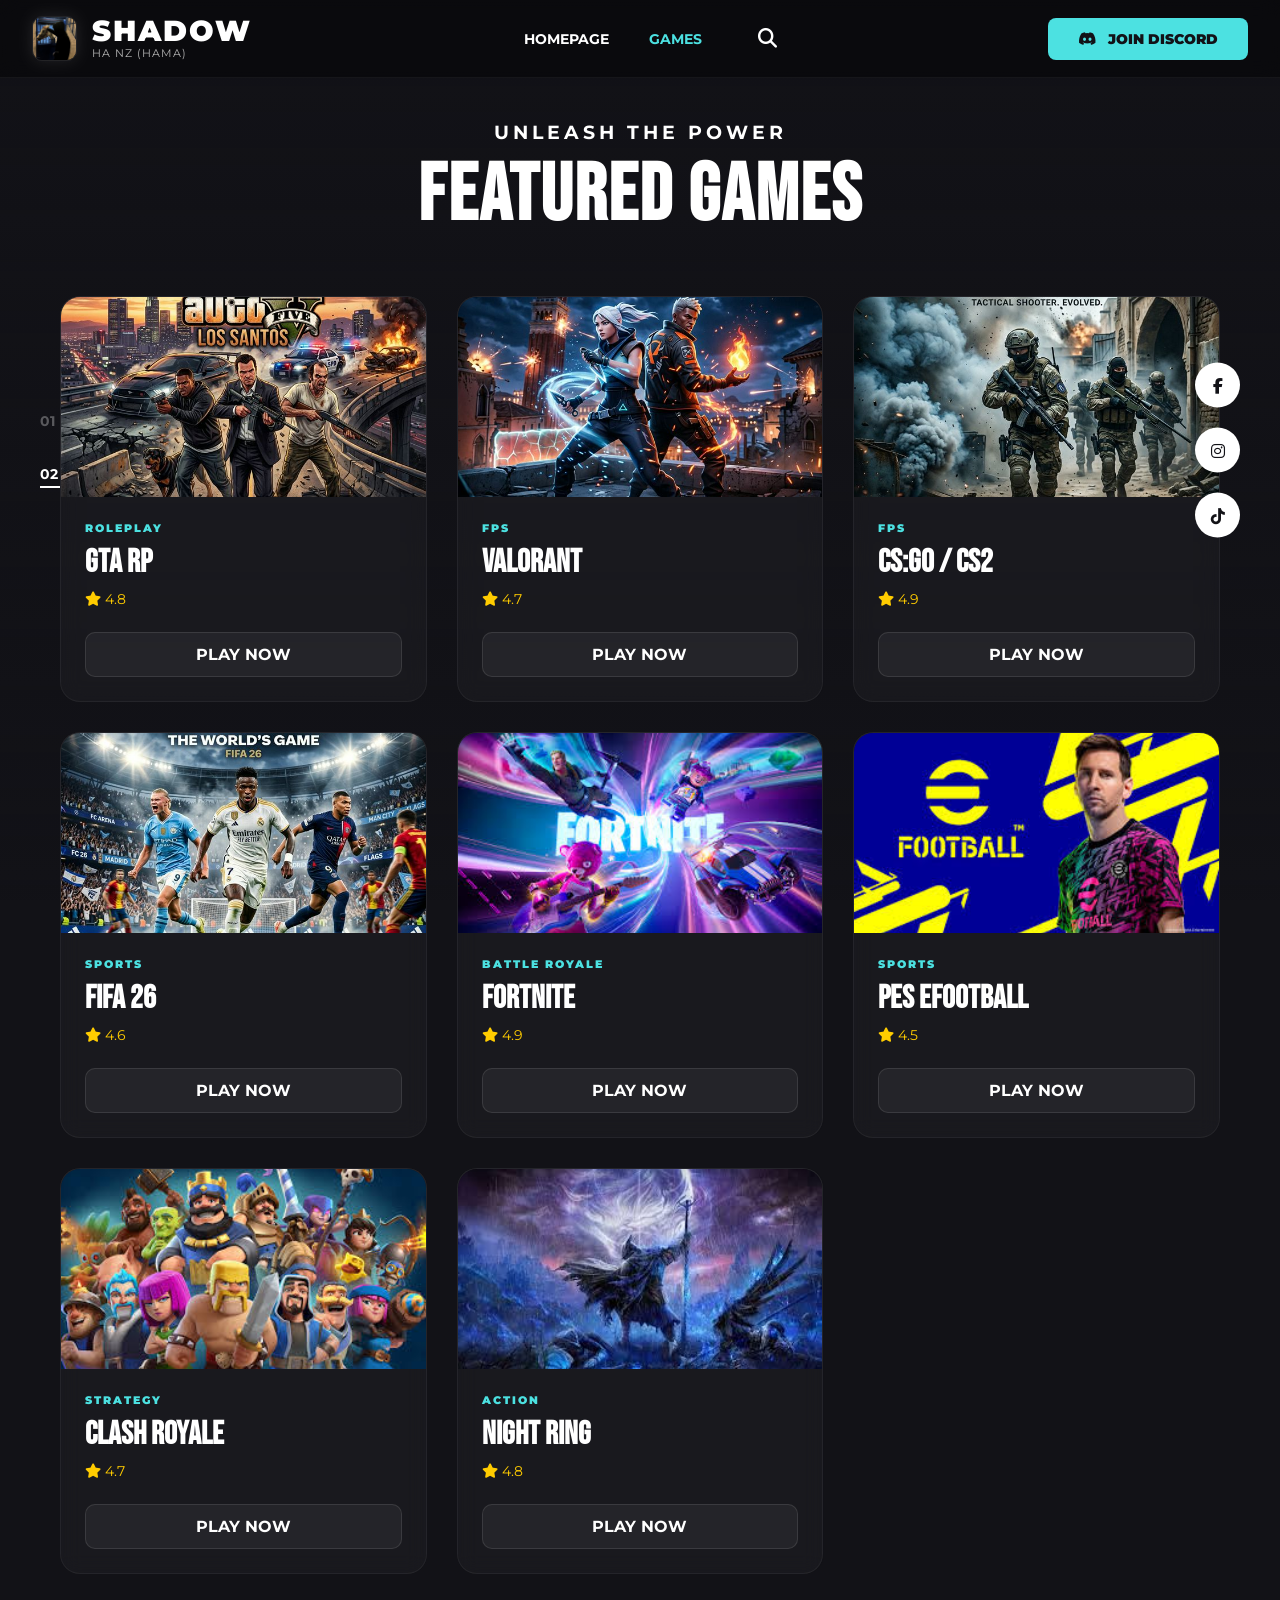
==== games.html @ e0598d8b "Initial commit - Shadow Ha Nz Gaming Portfolio" ====
<!DOCTYPE html>
<html lang="en">

<head>
    <meta charset="UTF-8">
    <meta name="viewport" content="width=device-width, initial-scale=1.0">
    <title>Games Library | Shadow Ha Nz</title>
    <link rel="stylesheet" href="style.css">
    <link rel="preconnect" href="https://fonts.googleapis.com">
    <link rel="preconnect" href="https://fonts.gstatic.com" crossorigin>
    <link href="https://fonts.googleapis.com/css2?family=Montserrat:wght@400;700;900&family=Bebas+Neue&display=swap"
        rel="stylesheet">
    <link rel="stylesheet" href="https://cdnjs.cloudflare.com/ajax/libs/font-awesome/6.4.0/css/all.min.css">
</head>

<body>
    <div class="video-background">
        <video autoplay muted loop playsinline preload="auto" id="bg-video">
            <source src="background.mp4" type="video/mp4">
        </video>
        <div class="video-overlay"></div>
    </div>

    <nav class="navbar">
        <div class="nav-container">
            <div class="logo-section">
                <img src="profil.jpg" alt="Logo" class="logo-img">
                <div class="logo-text">
                    <span class="main-name">SHADOW</span>
                    <span class="sub-name">Ha Nz (Hama)</span>
                </div>
            </div>
            <div class="nav-menu">
                <a href="index.html">HOMEPAGE</a>

                <a href="games.html" class="active">GAMES</a>
                <button class="search-btn"><i class="fas fa-search"></i></button>
            </div>
            <a href="https://discord.gg/3wv3CdHqv" class="join-btn"><i class="fab fa-discord"></i> JOIN DISCORD</a>
        </div>
    </nav>

    <aside class="sidebar-left">
        <div class="page-indicator"><span>01</span></div>
        <div class="page-indicator active"><span>02</span></div>

    </aside>

    <aside class="sidebar-right">
        <a href="https://www.facebook.com/bassem.mdaissi.1?locale=fr_FR" class="social-circle"><i
                class="fab fa-facebook-f"></i></a>
        <a href="https://www.instagram.com/hvm4.01?igsh=OXdldG9md2pndTg0" class="social-circle"><i
                class="fab fa-instagram"></i></a>
        <a href="https://www.tiktok.com/@real_h4ma?_r=1&_t=ZS-96jd0IZUR0f" class="social-circle"><i
                class="fab fa-tiktok"></i></a>
    </aside>

    <main class="games-container">
        <div class="section-header">
            <h3 class="welcome-text">UNLEASH THE POWER</h3>
            <h1 class="main-title small">FEATURED GAMES</h1>
        </div>

        <div class="games-grid">


            <div class="game-card">
                <div class="game-img-wrapper">
                    <img src="gta5.png" alt="GTA RP">
                </div>
                <div class="game-info">
                    <span class="category">ROLEPLAY</span>
                    <h3>GTA RP</h3>
                    <div class="rating"><i class="fas fa-star"></i> 4.8</div>
                    <a href="https://fivem.net/" class="play-btn">PLAY NOW</a>
                </div>
            </div>

            <div class="game-card">
                <div class="game-img-wrapper">
                    <img src="valorant.png" alt="Valorant">
                </div>
                <div class="game-info">
                    <span class="category">FPS</span>
                    <h3>VALORANT</h3>
                    <div class="rating"><i class="fas fa-star"></i> 4.7</div>
                    <a href="https://www.riotgames.com/fr" class="play-btn">PLAY NOW</a>
                </div>
            </div>

            <div class="game-card">
                <div class="game-img-wrapper">
                    <img src="cs.png" alt="Counter Strike">
                </div>
                <div class="game-info">
                    <span class="category">FPS</span>
                    <h3>CS:GO / CS2</h3>
                    <div class="rating"><i class="fas fa-star"></i> 4.9</div>
                    <a href="https://www.counter-strike.net/" class="play-btn">PLAY NOW</a>
                </div>
            </div>

            <div class="game-card">
                <div class="game-img-wrapper">
                    <img src="fifa.png" alt="FIFA 26">
                </div>
                <div class="game-info">
                    <span class="category">SPORTS</span>
                    <h3>FIFA 26</h3>
                    <div class="rating"><i class="fas fa-star"></i> 4.6</div>
                    <a href="https://www.ea.com/fr/games/ea-sports-fc/fc-26" class="play-btn">PLAY NOW</a>
                </div>
            </div>

            <div class="game-card">
                <div class="game-img-wrapper">
                    <img src="fortnite.jpg" alt="Fortnite">
                </div>
                <div class="game-info">
                    <span class="category">BATTLE ROYALE</span>
                    <h3>FORTNITE</h3>
                    <div class="rating"><i class="fas fa-star"></i> 4.9</div>
                    <a href="https://www.fortnite.com/" class="play-btn">PLAY NOW</a>
                </div>
            </div>

            <div class="game-card">
                <div class="game-img-wrapper">
                    <img src="pes.jpg" alt="PES eFootball">
                </div>
                <div class="game-info">
                    <span class="category">SPORTS</span>
                    <h3>PES eFootball</h3>
                    <div class="rating"><i class="fas fa-star"></i> 4.5</div>
                    <a href="https://www.konami.com/efootball/" class="play-btn">PLAY NOW</a>
                </div>
            </div>

            <div class="game-card">
                <div class="game-img-wrapper">
                    <img src="clash.jpg" alt="Clash Royale">
                </div>
                <div class="game-info">
                    <span class="category">STRATEGY</span>
                    <h3>CLASH ROYALE</h3>
                    <div class="rating"><i class="fas fa-star"></i> 4.7</div>
                    <a href="https://supercell.com/en/games/clashroyale/" class="play-btn">PLAY NOW</a>
                </div>
            </div>

            <div class="game-card">
                <div class="game-img-wrapper">
                    <img src="nghitrang.jpg" alt="Night Ring">
                </div>
                <div class="game-info">
                    <span class="category">ACTION</span>
                    <h3>NIGHT RING</h3>
                    <div class="rating"><i class="fas fa-star"></i> 4.8</div>
                    <a href="https://en.bandainamcoent.eu/elden-ring/elden-ring-nightreign" class="play-btn">PLAY
                        NOW</a>
                </div>
            </div>
        </div>
    </main>

    <script src="script.js"></script>
</body>

</html>
---- style.css ----
:root {
    --primary-cyan: #4ce1e1;
    --bg-dark: #121217;
    --text-white: #ffffff;
    --text-gray: #b1b1b1;
    --font-main: 'Montserrat', sans-serif;
    --font-heading: 'Bebas Neue', sans-serif;
}

* {
    margin: 0;
    padding: 0;
    box-sizing: border-box;
}

body {
    background-color: var(--bg-dark);
    font-family: var(--font-main);
    color: var(--text-white);
    overflow-x: hidden;
    min-height: 100vh;
}

/* Video Background */
.video-background {
    position: fixed;
    top: 0;
    left: 0;
    width: 100%;
    height: 100%;
    z-index: -1;
}

#bg-video {
    width: 100%;
    height: 100%;
    object-fit: cover;
    filter: brightness(0.4);
}

.video-overlay {
    position: absolute;
    top: 0;
    left: 0;
    width: 100%;
    height: 100%;
    background: linear-gradient(180deg, rgba(18, 18, 23, 0.8) 0%, rgba(18, 18, 23, 0.4) 50%, rgba(18, 18, 23, 0.8) 100%);
    transition: background 0.5s ease-in-out, background-image 0.5s ease-in-out;
    background-size: cover;
    background-position: center;
}

/* Navbar Styling */
.navbar {
    position: fixed;
    top: 0;
    left: 0;
    width: 100%;
    background: rgba(0, 0, 0, 0.4);
    backdrop-filter: blur(10px);
    z-index: 1000;
    border-bottom: 1px solid rgba(255, 255, 255, 0.05);
}

.nav-container {
    max-width: 1400px;
    margin: 0 auto;
    padding: 1rem 2rem;
    display: flex;
    justify-content: space-between;
    align-items: center;
}

.logo-section {
    display: flex;
    align-items: center;
    gap: 15px;
}

.logo-img {
    width: 45px;
    height: 45px;
    border-radius: 10px;
    object-fit: cover;
    border: 1px solid rgba(255, 255, 255, 0.1);
    box-shadow: 0 0 15px rgba(255, 255, 255, 0.1);
}


.logo-text {
    display: flex;
    flex-direction: column;
}

.main-name {
    font-size: 1.8rem;
    font-weight: 900;
    letter-spacing: 2px;
    line-height: 1;
}

.sub-name {
    font-size: 0.7rem;
    color: var(--text-gray);
    text-transform: uppercase;
    letter-spacing: 1px;
}

.nav-menu {
    display: flex;
    align-items: center;
    gap: 2.5rem;
}

.nav-menu a {
    color: var(--text-white);
    text-decoration: none;
    font-size: 0.85rem;
    font-weight: 700;
    transition: color 0.3s;
}

.nav-menu a:hover,
.nav-menu a.active {
    color: var(--primary-cyan);
}

.search-btn {
    background: none;
    border: none;
    color: white;
    font-size: 1.2rem;
    cursor: pointer;
    margin-left: 1rem;
}

.join-btn {
    background: var(--primary-cyan);
    color: #121217;
    text-decoration: none;
    padding: 12px 30px;
    border-radius: 8px;
    font-weight: 900;
    font-size: 0.9rem;
    transition: transform 0.3s, box-shadow 0.3s;
}

.join-btn:hover {
    transform: translateY(-2px);
    box-shadow: 0 5px 20px rgba(76, 225, 225, 0.4);
}

.join-btn i {
    margin-right: 8px;
}



/* Sidebars */
.sidebar-left {
    position: fixed;
    left: 40px;
    top: 50%;
    transform: translateY(-50%);
    display: flex;
    flex-direction: column;
    gap: 30px;
    z-index: 100;
}

.page-indicator {
    font-size: 0.9rem;
    font-weight: 700;
    color: rgba(255, 255, 255, 0.3);
    cursor: pointer;
    position: relative;
    padding-bottom: 5px;
}

.page-indicator::after {
    content: "";
    position: absolute;
    bottom: 0;
    left: 0;
    width: 0;
    height: 2px;
    background: white;
    transition: width 0.3s;
}

.page-indicator.active {
    color: white;
}

.page-indicator.active::after {
    width: 20px;
}

.sidebar-right {
    position: fixed;
    right: 40px;
    top: 50%;
    transform: translateY(-50%);
    display: flex;
    flex-direction: column;
    gap: 20px;
    z-index: 100;
}

.social-circle {
    width: 45px;
    height: 45px;
    border-radius: 50%;
    background: white;
    color: #121217;
    display: flex;
    align-items: center;
    justify-content: center;
    text-decoration: none;
    font-size: 1rem;
    transition: all 0.3s;
}

.social-circle:hover {
    transform: translateX(-5px);
    background: var(--primary-cyan);
}

/* Hero Section */
.content-wrapper {
    min-height: 100vh;
    display: flex;
    align-items: center;
    justify-content: center;
    padding: 0 100px;
}

.hero-section {
    text-align: center;
    max-width: 900px;
}

.welcome-text {
    font-size: 1.2rem;
    font-weight: 700;
    letter-spacing: 4px;
    margin-bottom: 1rem;
    color: var(--text-white);
}

.main-title {
    font-family: var(--font-heading);
    font-size: 8rem;
    line-height: 0.9;
    margin-bottom: 2rem;
    letter-spacing: 2px;
}

.description {
    color: var(--text-gray);
    font-size: 1rem;
    line-height: 1.8;
    max-width: 700px;
    margin: 0 auto 3rem;
}

.more-btn {
    display: inline-block;
    background: white;
    color: #121217;
    text-decoration: none;
    padding: 18px 50px;
    border-radius: 10px;
    font-weight: 900;
    font-size: 1rem;
    text-transform: uppercase;
    transition: all 0.3s;
}

.more-btn:hover {
    background: var(--primary-cyan);
    transform: scale(1.05);
    box-shadow: 0 10px 30px rgba(0, 0, 0, 0.5);
}

/* Games Library Page */
.games-container {
    max-width: 1400px;
    margin: 0 auto;
    padding: 120px 20px 60px;
    z-index: 10;
    position: relative;
    text-align: center;
}

.section-header {
    margin-bottom: 4rem;
}

.main-title.small {
    font-size: 5rem;
}

.games-grid {
    display: grid;
    grid-template-columns: repeat(auto-fill, minmax(300px, 1fr));
    gap: 30px;
    padding: 0 40px;
}

.game-card {
    background: rgba(255, 255, 255, 0.03);
    border: 1px solid rgba(255, 255, 255, 0.05);
    border-radius: 20px;
    overflow: hidden;
    transition: all 0.4s cubic-bezier(0.23, 1, 0.32, 1);
    position: relative;
    backdrop-filter: blur(10px);
    text-align: left;
}

.game-card:hover {
    transform: translateY(-15px);
    border-color: var(--primary-cyan);
    box-shadow: 0 20px 40px rgba(0, 0, 0, 0.6), 0 0 20px rgba(76, 225, 225, 0.2);
}

.game-img-wrapper {
    height: 200px;
    overflow: hidden;
}

.game-img-wrapper img {
    width: 100%;
    height: 100%;
    object-fit: cover;
    transition: transform 0.5s;
}

.game-card:hover .game-img-wrapper img {
    transform: scale(1.1);
}

.game-info {
    padding: 1.5rem;
}

.category {
    font-size: 0.7rem;
    color: var(--primary-cyan);
    font-weight: 900;
    text-transform: uppercase;
    letter-spacing: 2px;
    display: block;
    margin-bottom: 0.5rem;
}

.game-info h3 {
    font-family: var(--font-heading);
    font-size: 2rem;
    margin-bottom: 0.5rem;
    color: white;
}

.rating {
    font-size: 0.9rem;
    color: #ffcc00;
    margin-bottom: 1.5rem;
}

.play-btn {
    display: block;
    width: 100%;
    padding: 12px;
    background: rgba(255, 255, 255, 0.05);
    color: white;
    text-decoration: none;
    text-align: center;
    border-radius: 10px;
    font-weight: 700;
    border: 1px solid rgba(255, 255, 255, 0.1);
    transition: all 0.3s;
}

.game-card:hover .play-btn {
    background: var(--primary-cyan);
    color: #121217;
    border-color: var(--primary-cyan);
}

/* Responsiveness */
@media (max-width: 1200px) {
    .main-title {
        font-size: 6rem;
    }

    .nav-menu {
        display: none;
    }
}

@media (max-width: 768px) {
    .main-title {
        font-size: 4rem;
    }

    .sidebar-left,
    .sidebar-right {
        display: none;
    }

    .nav-container {
        padding: 1rem;
    }
}
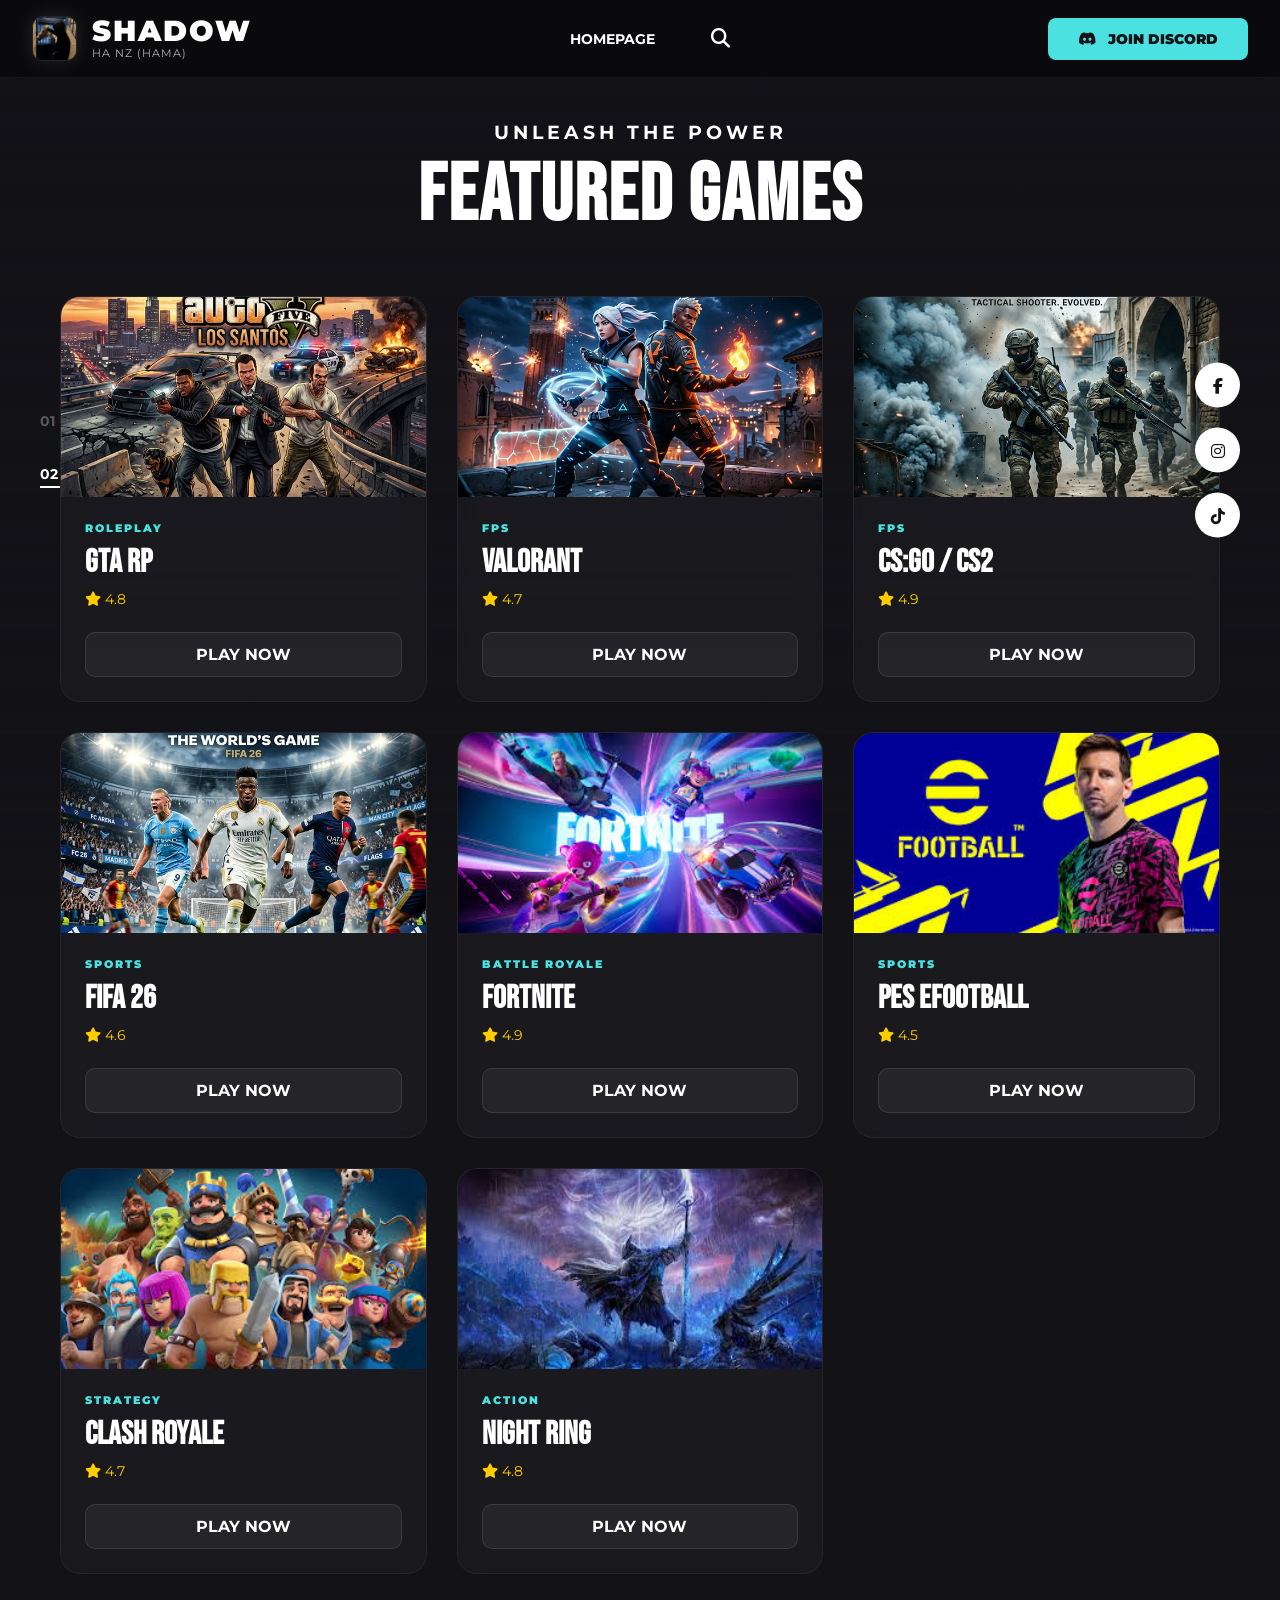
==== commit 4c45a15e: "Fix mobile navbar visibility and update homepage button link" ====
--- a/games.html
+++ b/games.html
@@ -33,8 +33,8 @@
             <div class="nav-menu">
                 <a href="index.html">HOMEPAGE</a>
 
-                <a href="games.html" class="active">GAMES</a>
                 <button class="search-btn"><i class="fas fa-search"></i></button>
+                <button class="mobile-menu-btn"><i class="fas fa-bars"></i></button>
             </div>
             <a href="https://discord.gg/3wv3CdHqv" class="join-btn"><i class="fab fa-discord"></i> JOIN DISCORD</a>
         </div>
--- a/style.css
+++ b/style.css
@@ -130,6 +130,16 @@
     border: none;
     color: white;
     font-size: 1.2rem;
+    cursor: pointer;
+    margin-left: 1rem;
+}
+
+.mobile-menu-btn {
+    display: none;
+    background: none;
+    border: none;
+    color: white;
+    font-size: 1.5rem;
     cursor: pointer;
     margin-left: 1rem;
 }
@@ -393,15 +403,39 @@
     .main-title {
         font-size: 6rem;
     }
-
-    .nav-menu {
-        display: none;
+}
+
+@media (max-width: 992px) {
+    .main-title {
+        font-size: 4.5rem;
     }
 }
 
 @media (max-width: 768px) {
-    .main-title {
-        font-size: 4rem;
+    .navbar {
+        padding: 0;
+    }
+
+    .nav-container {
+        padding: 0.8rem 1.2rem;
+    }
+
+    .logo-img {
+        width: 35px;
+        height: 35px;
+    }
+
+    .main-name {
+        font-size: 1.4rem;
+    }
+
+    .sub-name {
+        font-size: 0.6rem;
+    }
+
+    .join-btn {
+        padding: 8px 15px;
+        font-size: 0.75rem;
     }
 
     .sidebar-left,
@@ -409,7 +443,71 @@
         display: none;
     }
 
-    .nav-container {
-        padding: 1rem;
+    .mobile-menu-btn {
+        display: block;
+    }
+
+    .nav-menu {
+        display: none;
+        position: fixed;
+        top: 70px;
+        left: 0;
+        width: 100%;
+        background: rgba(18, 18, 23, 0.95);
+        backdrop-filter: blur(15px);
+        flex-direction: column;
+        padding: 40px;
+        gap: 30px;
+        border-bottom: 1px solid rgba(255, 255, 255, 0.1);
+        z-index: 999;
+    }
+
+    .nav-menu.active {
+        display: flex;
+    }
+
+    .nav-menu a {
+        font-size: 1.5rem;
+        text-align: center;
+    }
+
+    .content-wrapper {
+        padding: 0 20px;
+    }
+
+    .main-title {
+        font-size: 3.2rem;
+        margin-bottom: 1.5rem;
+    }
+
+    .description {
+        font-size: 0.9rem;
+        margin-bottom: 2rem;
+    }
+
+    .more-btn {
+        padding: 15px 35px;
+        font-size: 0.9rem;
+    }
+
+    .games-container {
+        padding-top: 100px;
+    }
+
+    .main-title.small {
+        font-size: 3rem;
+    }
+
+    .section-header {
+        margin-bottom: 2.5rem;
+    }
+
+    .game-card {
+        margin-bottom: 20px;
+    }
+
+    .games-grid {
+        grid-template-columns: 1fr;
+        padding: 0 15px;
     }
 }
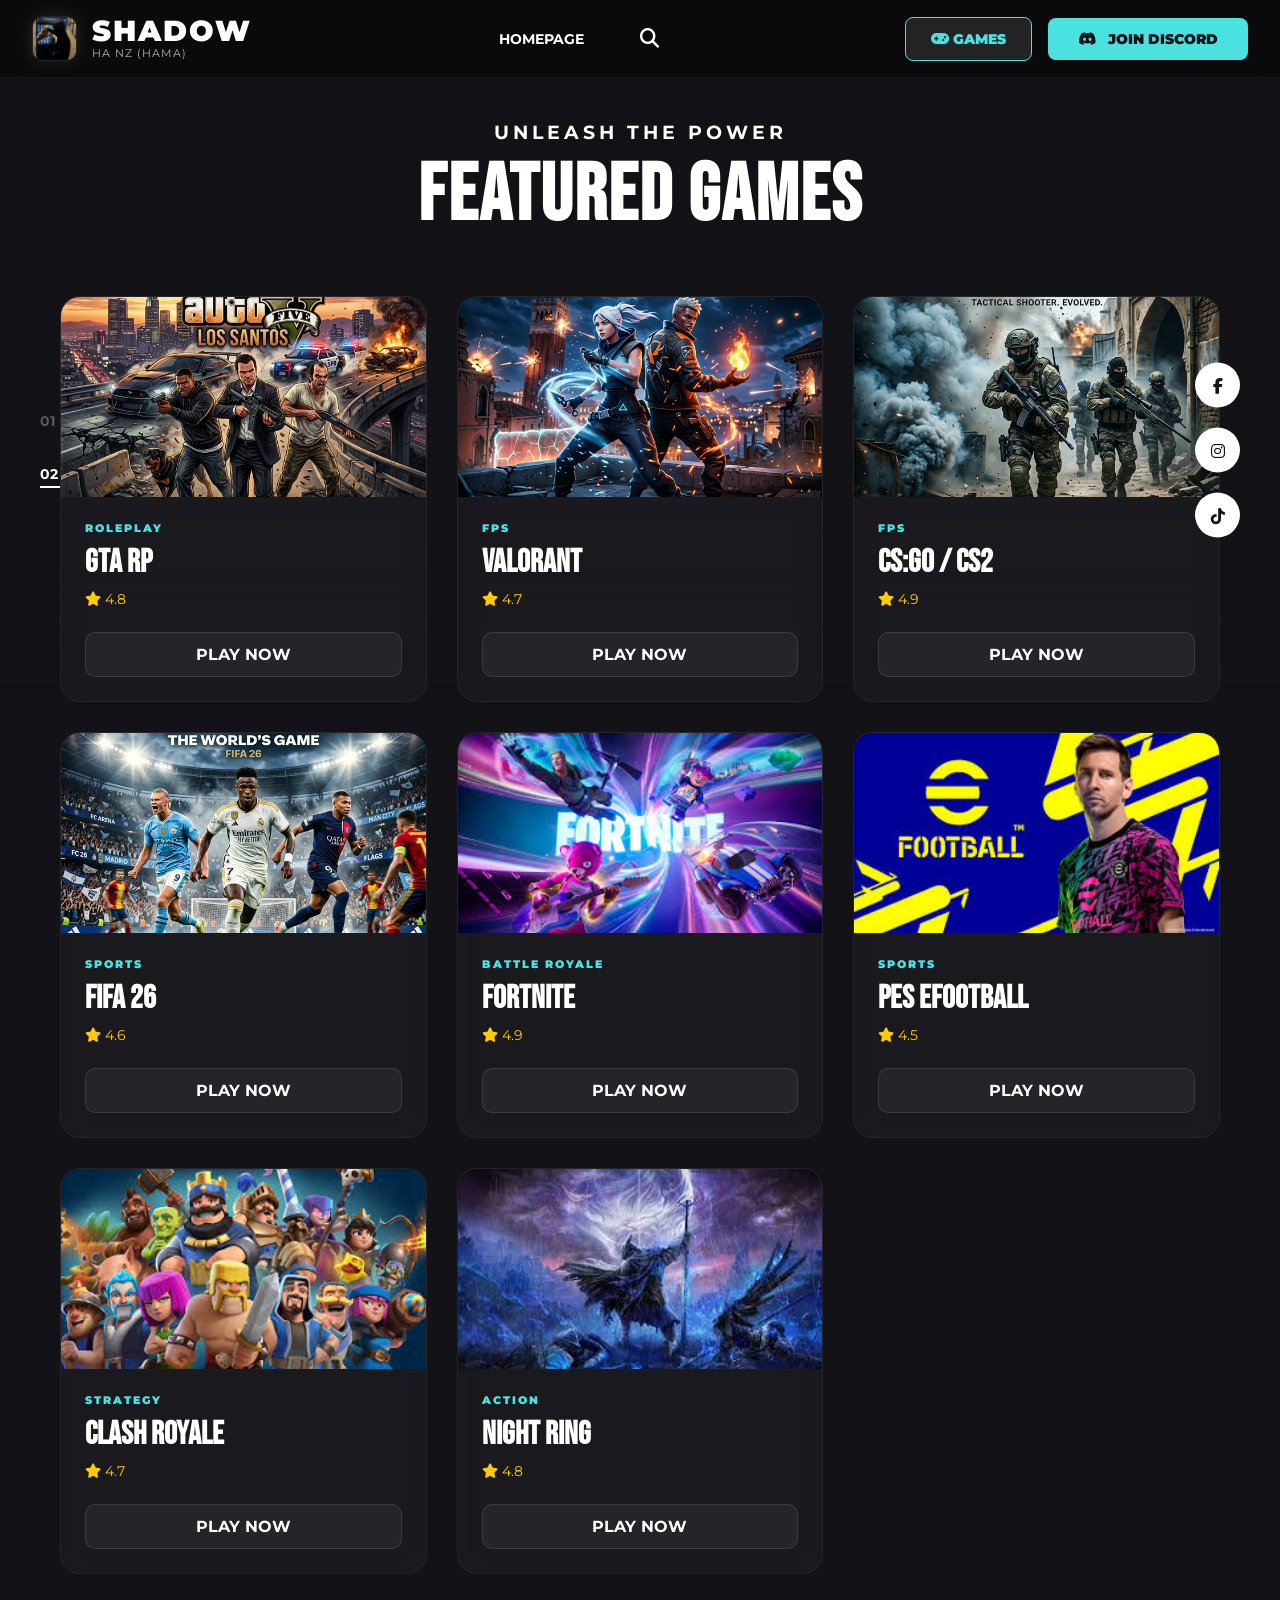
==== commit 812785ab: "Clean up navbar and push final version with GAMES button" ====
--- a/games.html
+++ b/games.html
@@ -36,7 +36,10 @@
                 <button class="search-btn"><i class="fas fa-search"></i></button>
                 <button class="mobile-menu-btn"><i class="fas fa-bars"></i></button>
             </div>
-            <a href="https://discord.gg/3wv3CdHqv" class="join-btn"><i class="fab fa-discord"></i> JOIN DISCORD</a>
+            <div class="nav-actions">
+                <a href="games.html" class="games-btn active"><i class="fas fa-gamepad"></i> GAMES</a>
+                <a href="https://discord.gg/3wv3CdHqv" class="join-btn"><i class="fab fa-discord"></i> JOIN DISCORD</a>
+            </div>
         </div>
     </nav>
 
--- a/style.css
+++ b/style.css
@@ -142,6 +142,31 @@
     font-size: 1.5rem;
     cursor: pointer;
     margin-left: 1rem;
+}
+
+.nav-actions {
+    display: flex;
+    align-items: center;
+    gap: 1rem;
+}
+
+.games-btn {
+    background: rgba(255, 255, 255, 0.05);
+    color: white;
+    text-decoration: none;
+    padding: 12px 25px;
+    border-radius: 8px;
+    font-weight: 900;
+    font-size: 0.9rem;
+    border: 1px solid rgba(255, 255, 255, 0.1);
+    transition: all 0.3s;
+}
+
+.games-btn:hover,
+.games-btn.active {
+    background: rgba(255, 255, 255, 0.1);
+    border-color: var(--primary-cyan);
+    color: var(--primary-cyan);
 }
 
 .join-btn {
@@ -433,9 +458,18 @@
         font-size: 0.6rem;
     }
 
+    .games-btn {
+        padding: 8px 15px;
+        font-size: 0.75rem;
+    }
+
     .join-btn {
         padding: 8px 15px;
         font-size: 0.75rem;
+    }
+
+    .nav-actions {
+        gap: 0.5rem;
     }
 
     .sidebar-left,
